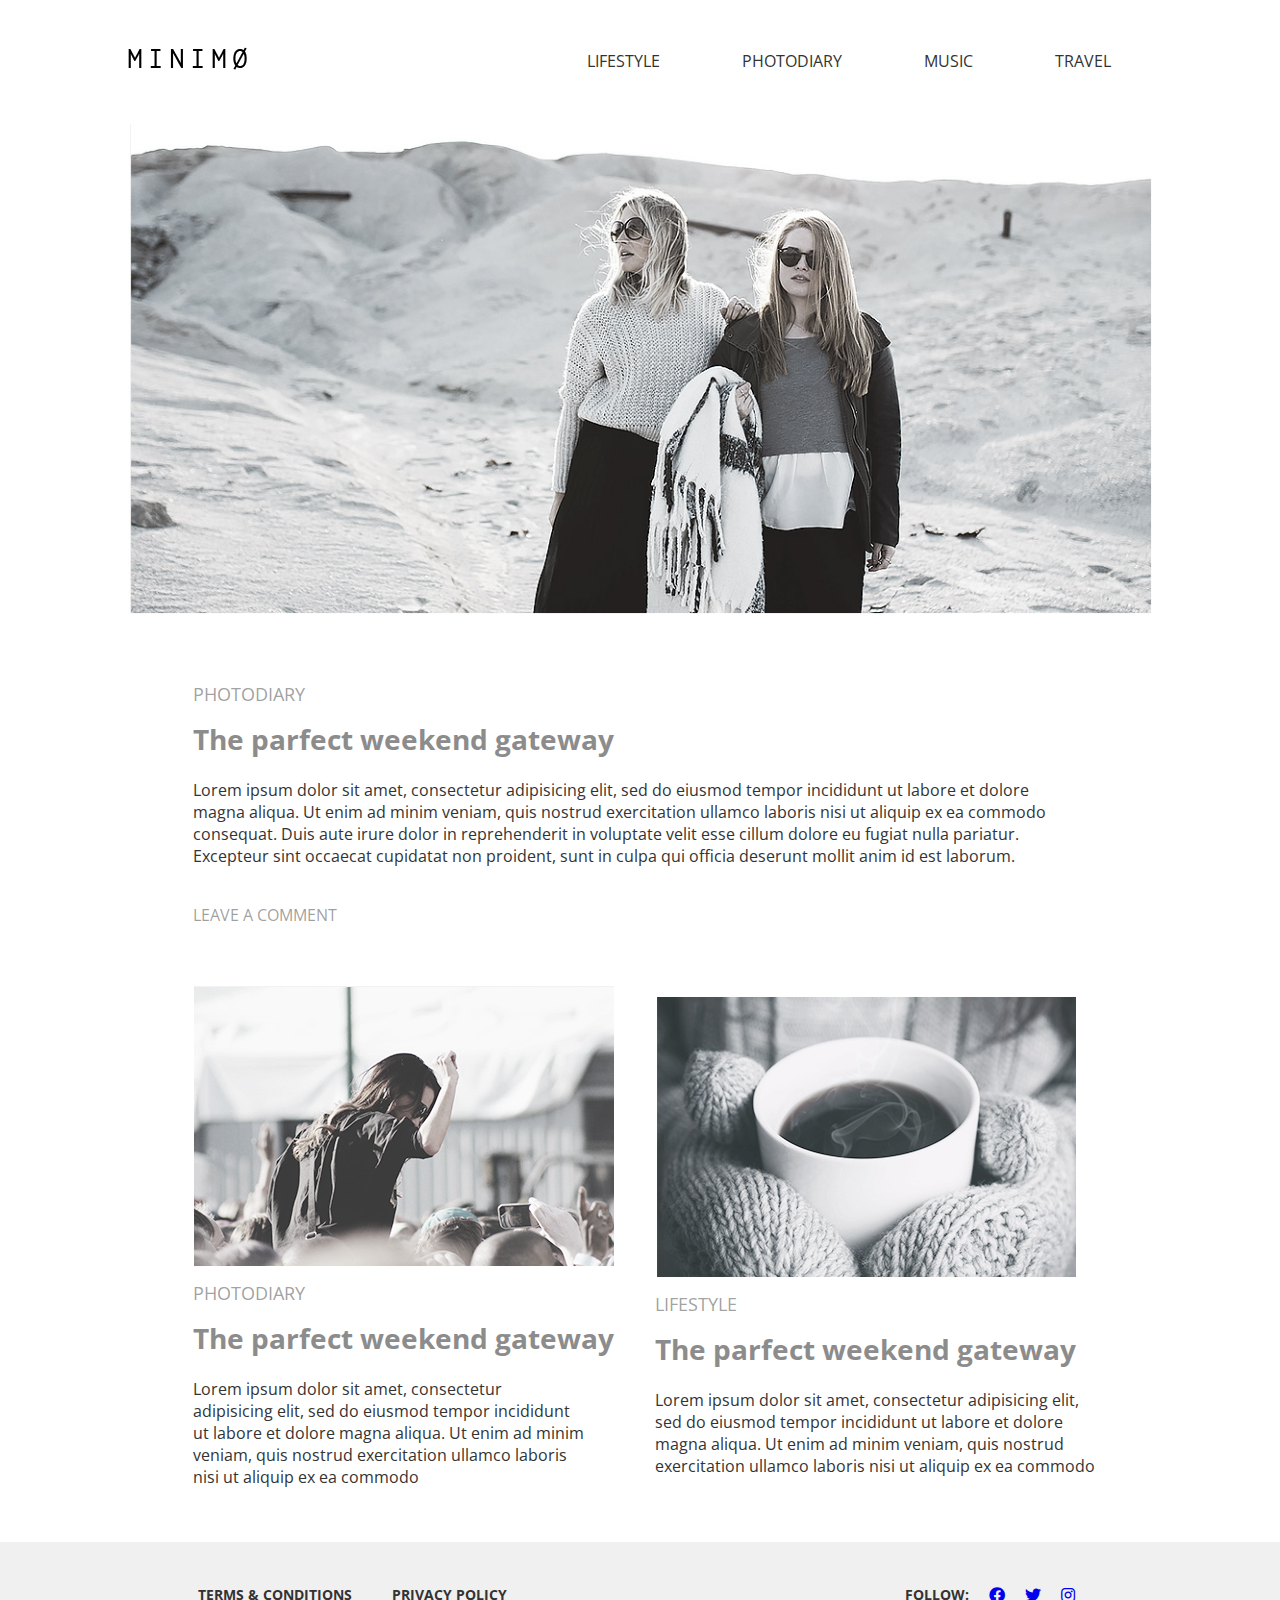
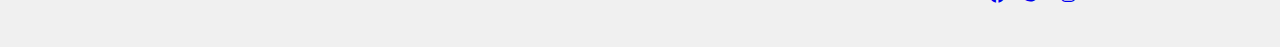
==== index.html @ 167486a2 "Add files via upload" ====
<!DOCTYPE html>
<html>
<head>
	<title>MINIMO</title>
	<link rel="stylesheet"  href="css/all.min.css">
	<link href="https://fonts.googleapis.com/css2?family=Open+Sans:wght@300;400;600;700&display=swap" rel="stylesheet">
	<link rel="stylesheet" type="text/css" href="css/styles.css">
</head>
	<header>
		<div class="container flex">
		
			<div class="logo"><!--logo-->
			<a href="#" title="">
				<img src="images/logo.png" alt="logo">
			</a><!--logo-->
			</div>
					
		<!-- Logo -->
		<nav>
			<ul >
				<li><a href="#" title="">Lifestyle</a></li>
				<li><a href="#" title="">Photodiary</a></li>
				<li><a href="#" title="">Music</a></li>
				<li><a href="#" title="">Travel</a></li>
			</ul>
		</nav>
		</div>
		
	</header>
	<!-- /bannar start here -->
	<section class="banner-section">
		<div class="container flex">
			<img src="images/banner.jpg" alt="bannar">
		</div>
		
	</section>
	<!-- bannar ending -->
	<section class="blog-section">
		<div class="container flex">
			<div class="col-1-1">
				<!--article starts here-->
				<article>
					<span>Photodiary</span>
					<h1>The parfect weekend gateway</h1>
					<p>
						Lorem ipsum dolor sit amet, consectetur adipisicing elit, sed do eiusmod
						tempor incididunt ut labore et dolore magna aliqua. Ut enim ad minim veniam,
						quis nostrud exercitation ullamco laboris nisi ut aliquip ex ea commodo
						consequat. Duis aute irure dolor in reprehenderit in voluptate velit esse
						cillum dolore eu fugiat nulla pariatur. Excepteur sint occaecat cupidatat non
						proident, sunt in culpa qui officia deserunt mollit anim id est laborum.
					</p>
					<a href="#" title="">Leave a comment</a>
				</article>
			</div>


			<div class="col-2-1 pad-left">
				<!--article is here-->
				<article>
					<img src="images/blog1.jpg" alt="blog">
					<span>Photodiary</span>
					<h1>The parfect weekend gateway</h1>
					<p>
						Lorem ipsum dolor sit amet, consectetur adipisicing elit, sed do eiusmod
						tempor incididunt ut labore et dolore magna aliqua. Ut enim ad minim veniam,
						quis nostrud exercitation ullamco laboris nisi ut aliquip ex ea commodo
					</p>
					<!-- <a href="#" title="">Read more</a>
				</article> -->
				<!--article is here-->
			</div>

			<div class="col-2-1 pad-right" >
				<!--article is here-->
				<article>

					<img src="images/blog2.jpg" alt="blog">
					<span>Lifestyle</span>
					<h1>The parfect weekend gateway</h1>
					<p custom>
						Lorem ipsum dolor sit amet, consectetur adipisicing elit, sed do eiusmod
						tempor incididunt ut labore et dolore magna aliqua. Ut enim ad minim veniam,
						quis nostrud exercitation ullamco laboris nisi ut aliquip ex ea commodo
					</p>
					<!-- <a href="#" title="">Leave a comment</a> -->
				</article>
				
			</div>
		</div>
		
	</section>
	<!--article is here-->
	<footer>
		<div class="container flex">
			<div class="col-2-1">
				<ul class="footer-menu flex">
					<li><a href="#" title="">Terms & conditions</a></li>
					<li><a href="#" title="">Privacy policy</a></li>
				</ul>
			</div>
			<div class="col-2-1">
				<ul class="social-link flex">
					<li><span>follow:</span></a></li>
					<li><a href="#" title=""><i class="fab fa-facebook"></i></a></li>
					<li><a href="#" title=""><i class="fab fa-twitter"></i></a></li>
					<li><a href="#" title=""><i class="fab fa-instagram"></i></a></li>
				</ul>
			</div>
			
		</div>
	</footer>
<body>

</body>
</html>
---- css/styles.css ----
*{
	padding: 0;
	margin:0;
	box-sizing:border-box; 

}
li{
	list-style: none;
}

body{
	font-family: 'Open Sans';
	font-size: 16px;
	color: #333;

}
header{
	width: 100%;
	padding: 47px 0px;
}

img{
	max-width: 100%;
}
{
	text-decoration: none;
}
.container{
    margin: auto;
    width: 80%;

}
.logo{
    width: 15%;
    flex: 0 0 auto;
}
.logo a{}
.logo a img{}


.flex{
	display: flex;
	flex-wrap: wrap;
	align-items: center;
	/* justify-content: center; */
	/* justify-self: inherit; */
}

.col-1-1{
	
padding: 50px 50px;
}
.col-2-1{
    width: 50%;
    flex-wrap: wrap;
    flex: 0 0 auto;
    /* padding: 40px; */
    padding-bottom: 50px;
}
.pad-left{
	padding-left: 50px;
}
.padding-right: {
	padding-right: : 50px;
}

.custom{

}



nav{
    width: 85%;
    flex: 0 0 auto;
}
nav ul{
	/* display: block; */
	display: flex;
	justify-content: flex-end;
}
nav ul li{
    padding: 0 11px;
}
nav ul li a{
    color: #333;
    text-decoration: none;
    text-transform: uppercase;
    font-weight: 400;
    /* background: #1b1b1b12; */
    padding: 10px 30px;
}
nav ul li a:hover{
    color: white;
    background: #8080805c;
}


.banner-section{}
.banner-section img{}





.blog-section article{
    /* display: block; */
}
.banner-section{}
.banner-section img{
	width: 100%;
}





article{
    padding: 4px 15px;
}
article span{
    color: #929292de;
    padding: 14px 0px;
    display: inline-block;
    font-size: 18px;
    text-transform: uppercase;
}
article h1{font-weight: bold;font-size: 28px;color: #8c8c8c;padding-bottom: 21px;}
article h1 a{}

article p{
    padding-right: 40px;
}
a{
    text-decoration: none;
    /* padding: 0px 20px; */
}
article img{
    display: block;
    height: 100%;
}
article a{
	
padding-top: 37px;
	
display: inline-block;
	
text-transform: uppercase;
	
color: #3333337a;
}
/*footer*/

footer{
    display: block;
    padding: 38px 0px;
    background-color: #f0f0f0;
}
footer .col-2-1{
	padding: 0px 50px;
	display: block;
}

 ul.footer-menu{
}
}
 ul.footer-menu li{}
 ul.footer-menu li a{
    display: block;
    color: #333;
    text-decoration: none;
    padding: 5px 20px;
    text-transform: uppercase;
    font-size: 14px;
    font-weight: 700;
}



ul.social-link{
    justify-content: flex-end;
    padding-right: 17px;
}
ul.social-link li{}
ul.social-link li span{
	display: block;
	color: #333;
	text-decoration: none;
	/* padding: 5px 20px; */
	text-transform: uppercase;
	font-size: 14px;
	font-weight: 700;
}

ul.social-link li ul{}
ul.social-link li{}
ul.social-link li{
    padding: 0px 10px;
}
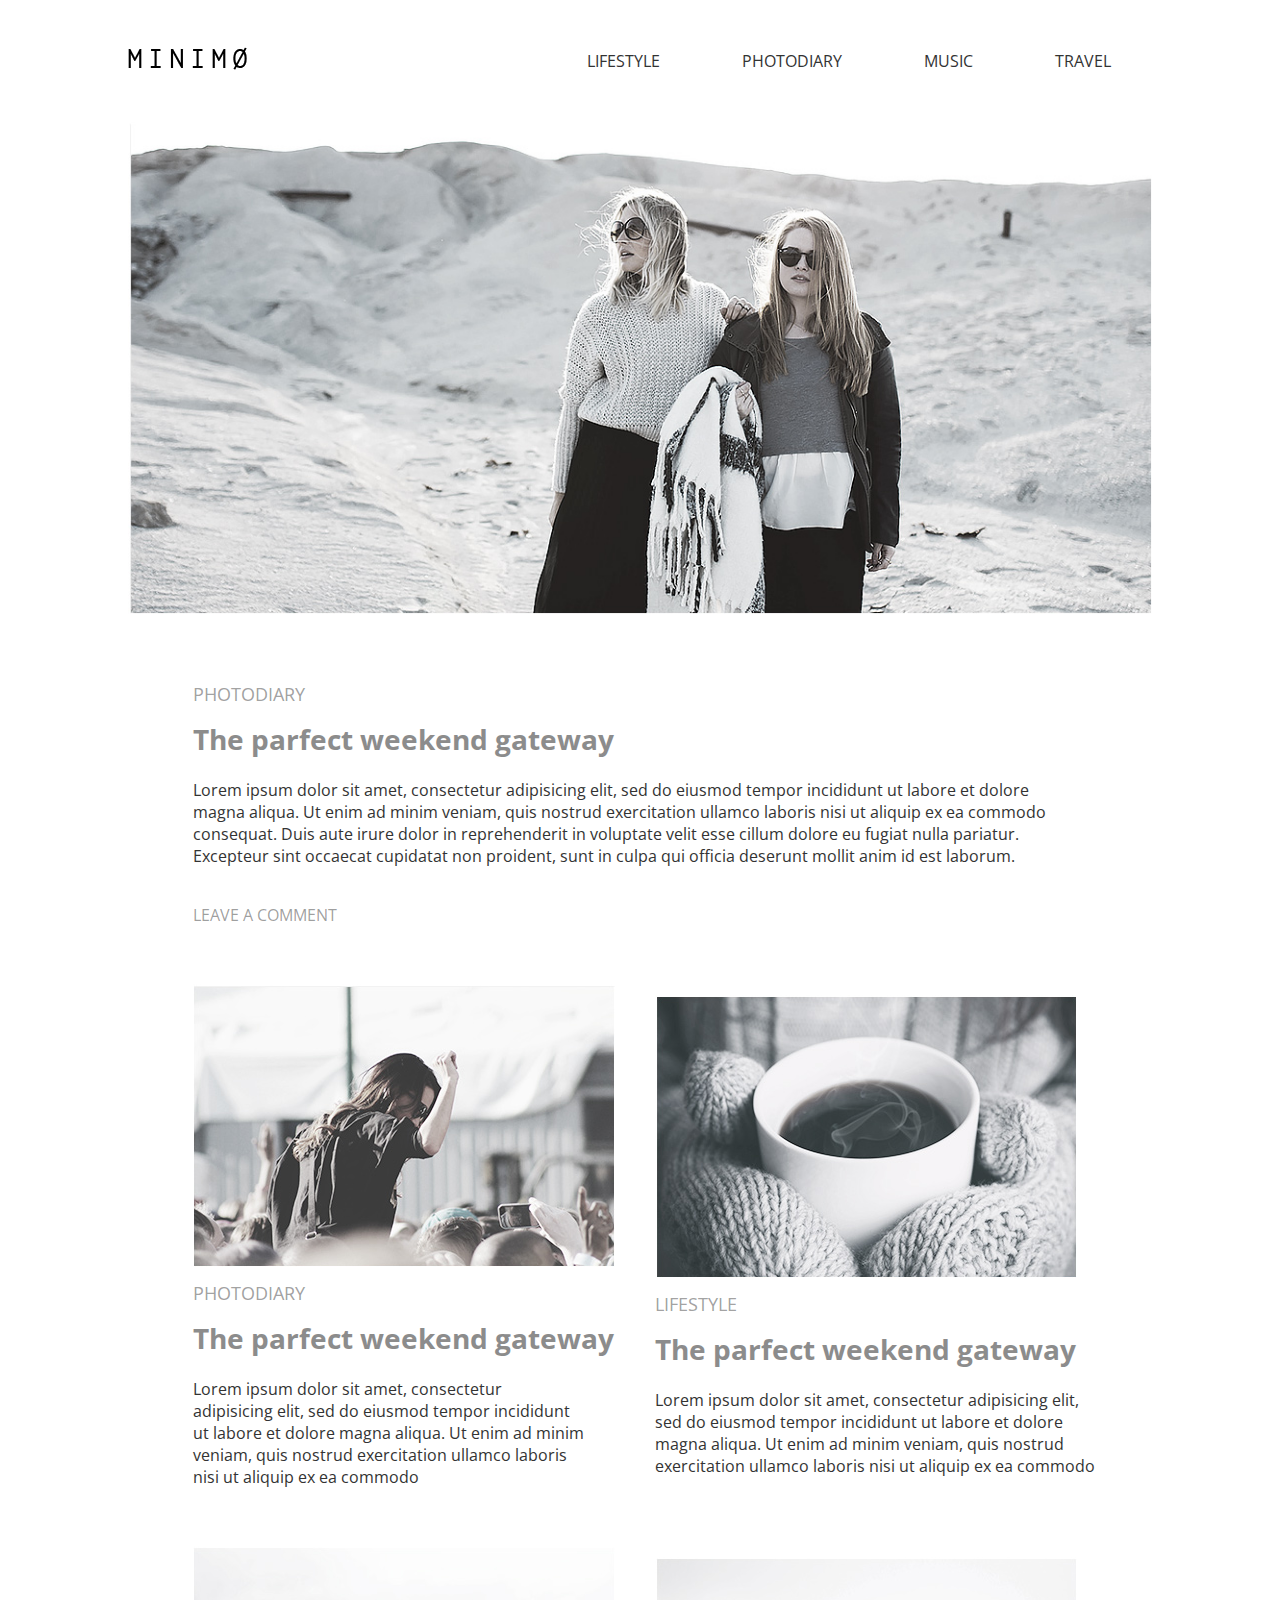
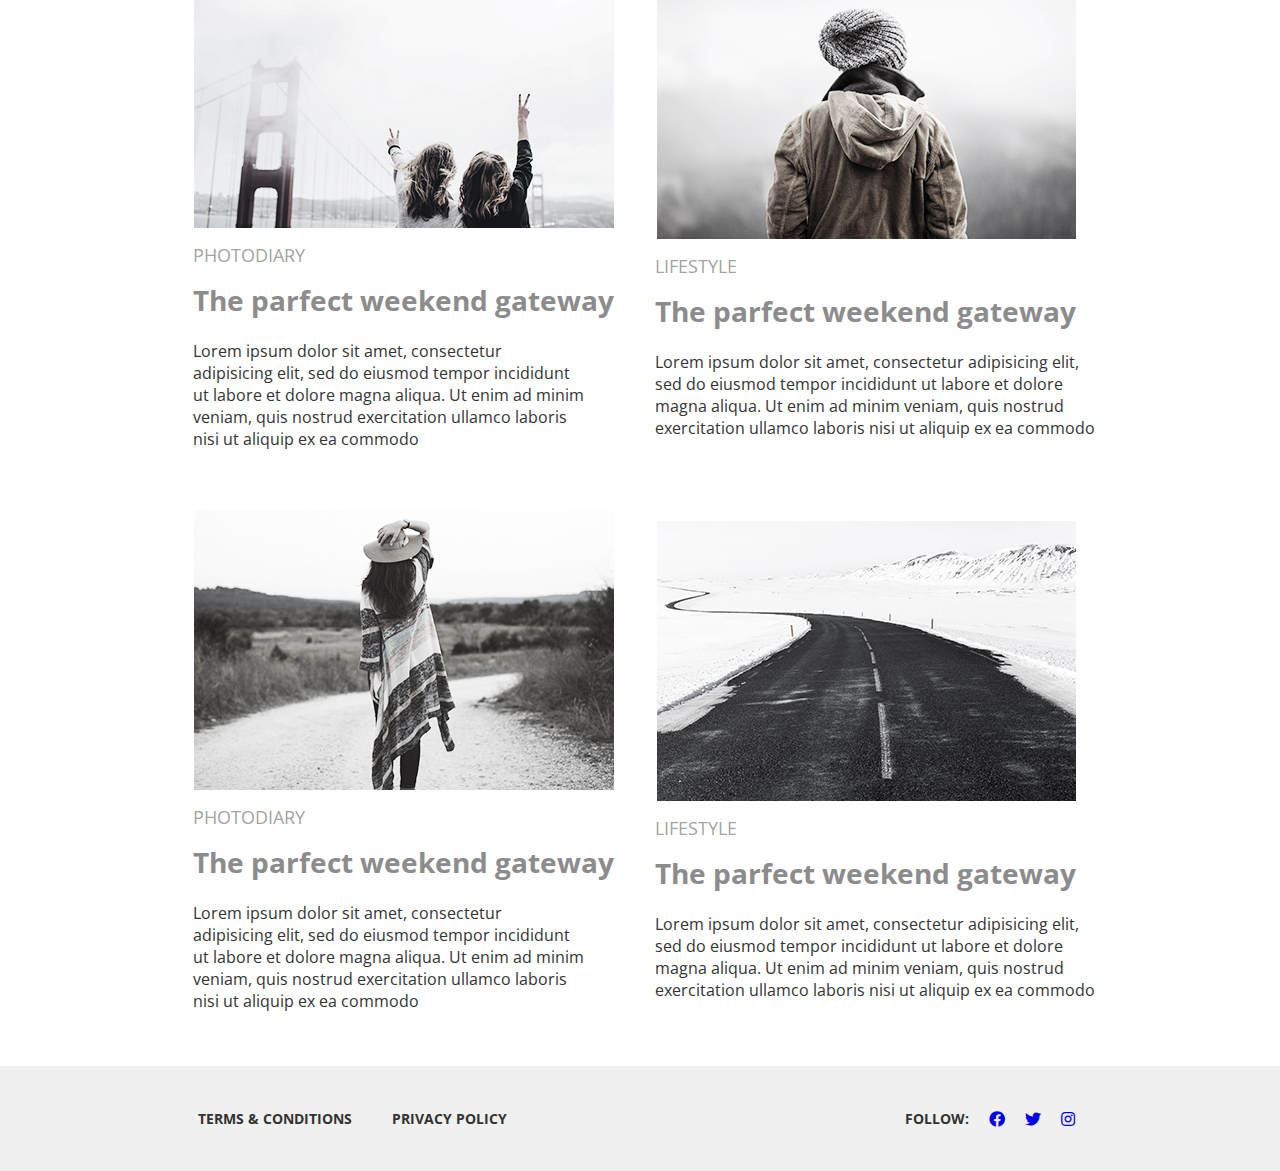
==== commit ccdb3262: "Update index.html" ====
--- a/index.html
+++ b/index.html
@@ -66,8 +66,7 @@
 						tempor incididunt ut labore et dolore magna aliqua. Ut enim ad minim veniam,
 						quis nostrud exercitation ullamco laboris nisi ut aliquip ex ea commodo
 					</p>
-					<!-- <a href="#" title="">Read more</a>
-				</article> -->
+				</article>
 				<!--article is here-->
 			</div>
 
@@ -83,10 +82,72 @@
 						tempor incididunt ut labore et dolore magna aliqua. Ut enim ad minim veniam,
 						quis nostrud exercitation ullamco laboris nisi ut aliquip ex ea commodo
 					</p>
-					<!-- <a href="#" title="">Leave a comment</a> -->
 				</article>
 				
 			</div>
+
+			<div class="col-2-1 pad-left">
+				<!--article is here-->
+				<article>
+					<img src="images/blog3.jpg" alt="blog">
+					<span>Photodiary</span>
+					<h1>The parfect weekend gateway</h1>
+					<p>
+						Lorem ipsum dolor sit amet, consectetur adipisicing elit, sed do eiusmod
+						tempor incididunt ut labore et dolore magna aliqua. Ut enim ad minim veniam,
+						quis nostrud exercitation ullamco laboris nisi ut aliquip ex ea commodo
+					</p>
+				</article>
+				<!--article is here-->
+			</div>
+
+			<div class="col-2-1 pad-right" >
+				<!--article is here-->
+				<article>
+
+					<img src="images/blog4.jpg" alt="blog">
+					<span>Lifestyle</span>
+					<h1>The parfect weekend gateway</h1>
+					<p custom>
+						Lorem ipsum dolor sit amet, consectetur adipisicing elit, sed do eiusmod
+						tempor incididunt ut labore et dolore magna aliqua. Ut enim ad minim veniam,
+						quis nostrud exercitation ullamco laboris nisi ut aliquip ex ea commodo
+					</p>
+				</article>
+				
+			</div>
+	
+			<div class="col-2-1 pad-left">
+				<!--article is here-->
+				<article>
+					<img src="images/blog5.jpg" alt="blog">
+					<span>Photodiary</span>
+					<h1>The parfect weekend gateway</h1>
+					<p>
+						Lorem ipsum dolor sit amet, consectetur adipisicing elit, sed do eiusmod
+						tempor incididunt ut labore et dolore magna aliqua. Ut enim ad minim veniam,
+						quis nostrud exercitation ullamco laboris nisi ut aliquip ex ea commodo
+					</p>
+				</article>
+				<!--article is here-->
+			</div>
+
+			<div class="col-2-1 pad-right" >
+				<!--article is here-->
+				<article>
+
+					<img src="images/blog6.jpg" alt="blog">
+					<span>Lifestyle</span>
+					<h1>The parfect weekend gateway</h1>
+					<p custom>
+						Lorem ipsum dolor sit amet, consectetur adipisicing elit, sed do eiusmod
+						tempor incididunt ut labore et dolore magna aliqua. Ut enim ad minim veniam,
+						quis nostrud exercitation ullamco laboris nisi ut aliquip ex ea commodo
+					</p>
+				</article>
+				
+			</div>
+	
 		</div>
 		
 	</section>
@@ -113,4 +174,4 @@
 <body>
 
 </body>
-</html>+</html>
